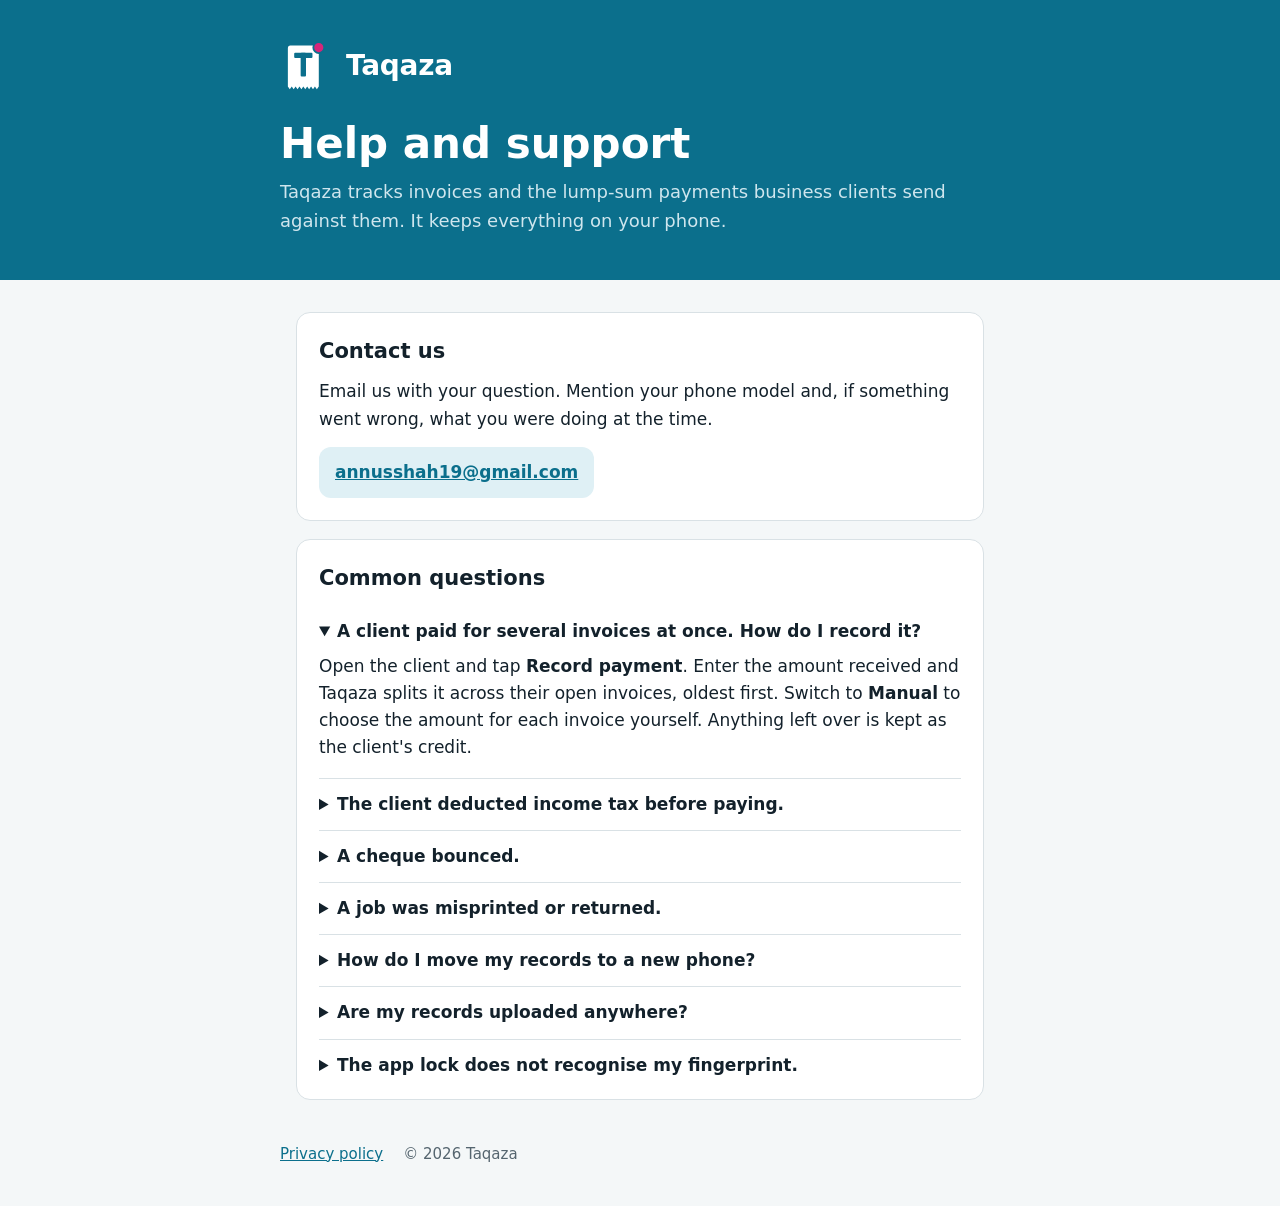
==== index.html @ 7a39a260 "Publish Taqaza support page and privacy policy Co-Authored-By: Claude Opus 5.5 <noreply@anthropic.co" ====
<!doctype html>
<html lang="en">
<head>
  <meta charset="utf-8">
  <meta name="viewport" content="width=device-width, initial-scale=1">
  <title>Taqaza Support</title>
  <meta name="description" content="Help and contact for Taqaza, the invoice and payment tracker for printing businesses.">
  <link rel="icon" href="favicon.png">
  <link rel="stylesheet" href="style.css">
</head>
<body>
  <header class="band">
    <div class="inner">
      <a class="brand" href="./" aria-label="Taqaza support home">
        <svg viewBox="240 120 620 740" aria-hidden="true">
          <path d="M292,236 Q292,200 328,200 H696 Q732,200 732,236 V780 L704.5,820 L677,780 L649.5,820 L622,780 L594.5,820 L567,780 L539.5,820 L512,780 L484.5,820 L457,780 L429.5,820 L402,780 L374.5,820 L347,780 L319.5,820 L292,780 Z" fill="#ffffff"/>
          <rect x="382" y="300" width="260" height="76" rx="14" fill="#0b6f8c"/>
          <rect x="474" y="300" width="76" height="340" rx="14" fill="#0b6f8c"/>
          <circle cx="732" cy="228" r="78" fill="#d6267a" stroke="#0b6f8c" stroke-width="26"/>
        </svg>
        <span>Taqaza</span>
      </a>
      <h1>Help and support</h1>
      <p>Taqaza tracks invoices and the lump-sum payments business clients send against them. It keeps everything on your phone.</p>
    </div>
  </header>

  <main>
    <section aria-labelledby="contact">
      <h2 id="contact">Contact us</h2>
      <p>Email us with your question. Mention your phone model and, if something went wrong, what you were doing at the time.</p>
      <p class="contact"><a href="mailto:annusshah19@gmail.com">annusshah19@gmail.com</a></p>
    </section>

    <section aria-labelledby="faq">
      <h2 id="faq">Common questions</h2>
      <details open>
        <summary>A client paid for several invoices at once. How do I record it?</summary>
        <p>Open the client and tap <strong>Record payment</strong>. Enter the amount received and Taqaza splits it across their open invoices, oldest first. Switch to <strong>Manual</strong> to choose the amount for each invoice yourself. Anything left over is kept as the client's credit.</p>
      </details>
      <details>
        <summary>The client deducted income tax before paying.</summary>
        <p>Enter the cash in <strong>Amount received</strong> and the deduction in <strong>Tax withheld by client</strong>. Both count toward the invoices.</p>
      </details>
      <details>
        <summary>A cheque bounced.</summary>
        <p>Open the payment and tap <strong>Reverse payment</strong>. The invoices it paid become due again, and the payment stays on the statement, struck through.</p>
      </details>
      <details>
        <summary>A job was misprinted or returned.</summary>
        <p>Open the invoice and tap <strong>Issue credit note</strong>. It reduces what the client owes and can be shared as a PDF. If the invoice was already paid, the amount becomes the client's credit.</p>
      </details>
      <details>
        <summary>How do I move my records to a new phone?</summary>
        <p>On the old phone, go to <strong>Settings → Save a copy to phone storage</strong> and send that file to the new phone (for example by WhatsApp or email). On the new phone, install Taqaza and use <strong>Settings → Restore from a backup file</strong>.</p>
      </details>
      <details>
        <summary>Are my records uploaded anywhere?</summary>
        <p>No. Taqaza has no account and no server; your records stay on your phone. See the <a href="privacy.html">privacy policy</a>.</p>
      </details>
      <details>
        <summary>The app lock does not recognise my fingerprint.</summary>
        <p>Choose the option to use your phone's PIN, pattern or passcode in the unlock prompt. You can turn the lock off in <strong>Settings → Security</strong>.</p>
      </details>
    </section>
  </main>

  <footer>
    <div class="inner">
      <a href="privacy.html">Privacy policy</a>
      <span>© 2026 Taqaza</span>
    </div>
  </footer>
</body>
</html>
---- style.css ----
/* Layout: one readable column; brand header band in Taqaza teal. */
:root {
  --bg: #f4f7f8;
  --surface: #ffffff;
  --fg: #13212b;
  --muted: #55656f;
  --line: #d9e1e5;
  --accent: #0b6f8c;
  --accent-ink: #ffffff;
  --accent-soft: #dff0f5;
  --dot: #d6267a;
  --font: "Segoe UI", system-ui, -apple-system, Roboto, "Helvetica Neue", Arial, sans-serif;
  color-scheme: light;
}
@media (prefers-color-scheme: dark) {
  :root {
    --bg: #0b1216; --surface: #141f25; --fg: #e4ecef; --muted: #9aaab3; --line: #24333b;
    --accent: #4cc0de; --accent-ink: #06222b; --accent-soft: #12323c; color-scheme: dark;
  }
}
* { box-sizing: border-box; }
body { margin: 0; background: var(--bg); color: var(--fg); font-family: var(--font); font-size: 17px; line-height: 1.6; }
a { color: var(--accent); }
a:focus-visible { outline: 2px solid var(--accent); outline-offset: 2px; }

.band { background: #0b6f8c; color: #ffffff; padding: 40px 16px 44px; }
.band .inner, main, footer .inner { max-width: 720px; margin: 0 auto; }
.brand { display: flex; align-items: center; gap: 14px; text-decoration: none; color: inherit; }
.brand svg { width: 52px; height: 52px; flex: none; }
.brand span { font-size: 28px; font-weight: 700; letter-spacing: -0.01em; }
.band h1 { font-size: clamp(30px, 6vw, 42px); line-height: 1.15; margin: 28px 0 10px; text-wrap: balance; }
.band p { margin: 0; color: #cfe6ee; font-size: 18px; max-width: 60ch; }

main { padding: 32px 16px 16px; }
section { background: var(--surface); border: 1px solid var(--line); border-radius: 14px; padding: 22px 22px 8px; margin-bottom: 18px; }
h2 { font-size: 21px; margin: 0 0 10px; }
h3 { font-size: 17px; margin: 18px 0 4px; }
p, ul { margin: 0 0 14px; }
ul { padding-left: 22px; }
li { margin-bottom: 6px; }
.meta { color: var(--muted); font-size: 15px; }
.contact { display: inline-flex; align-items: center; gap: 10px; background: var(--accent-soft); border-radius: 12px; padding: 12px 16px; margin-bottom: 14px; font-weight: 600; word-break: break-all; }
details { border-top: 1px solid var(--line); padding: 12px 0; }
details:first-of-type { border-top: 0; }
summary { cursor: pointer; font-weight: 600; }
details p { margin: 8px 0 4px; }

footer { padding: 8px 16px 40px; color: var(--muted); font-size: 15px; }
footer .inner { display: flex; flex-wrap: wrap; gap: 8px 20px; }
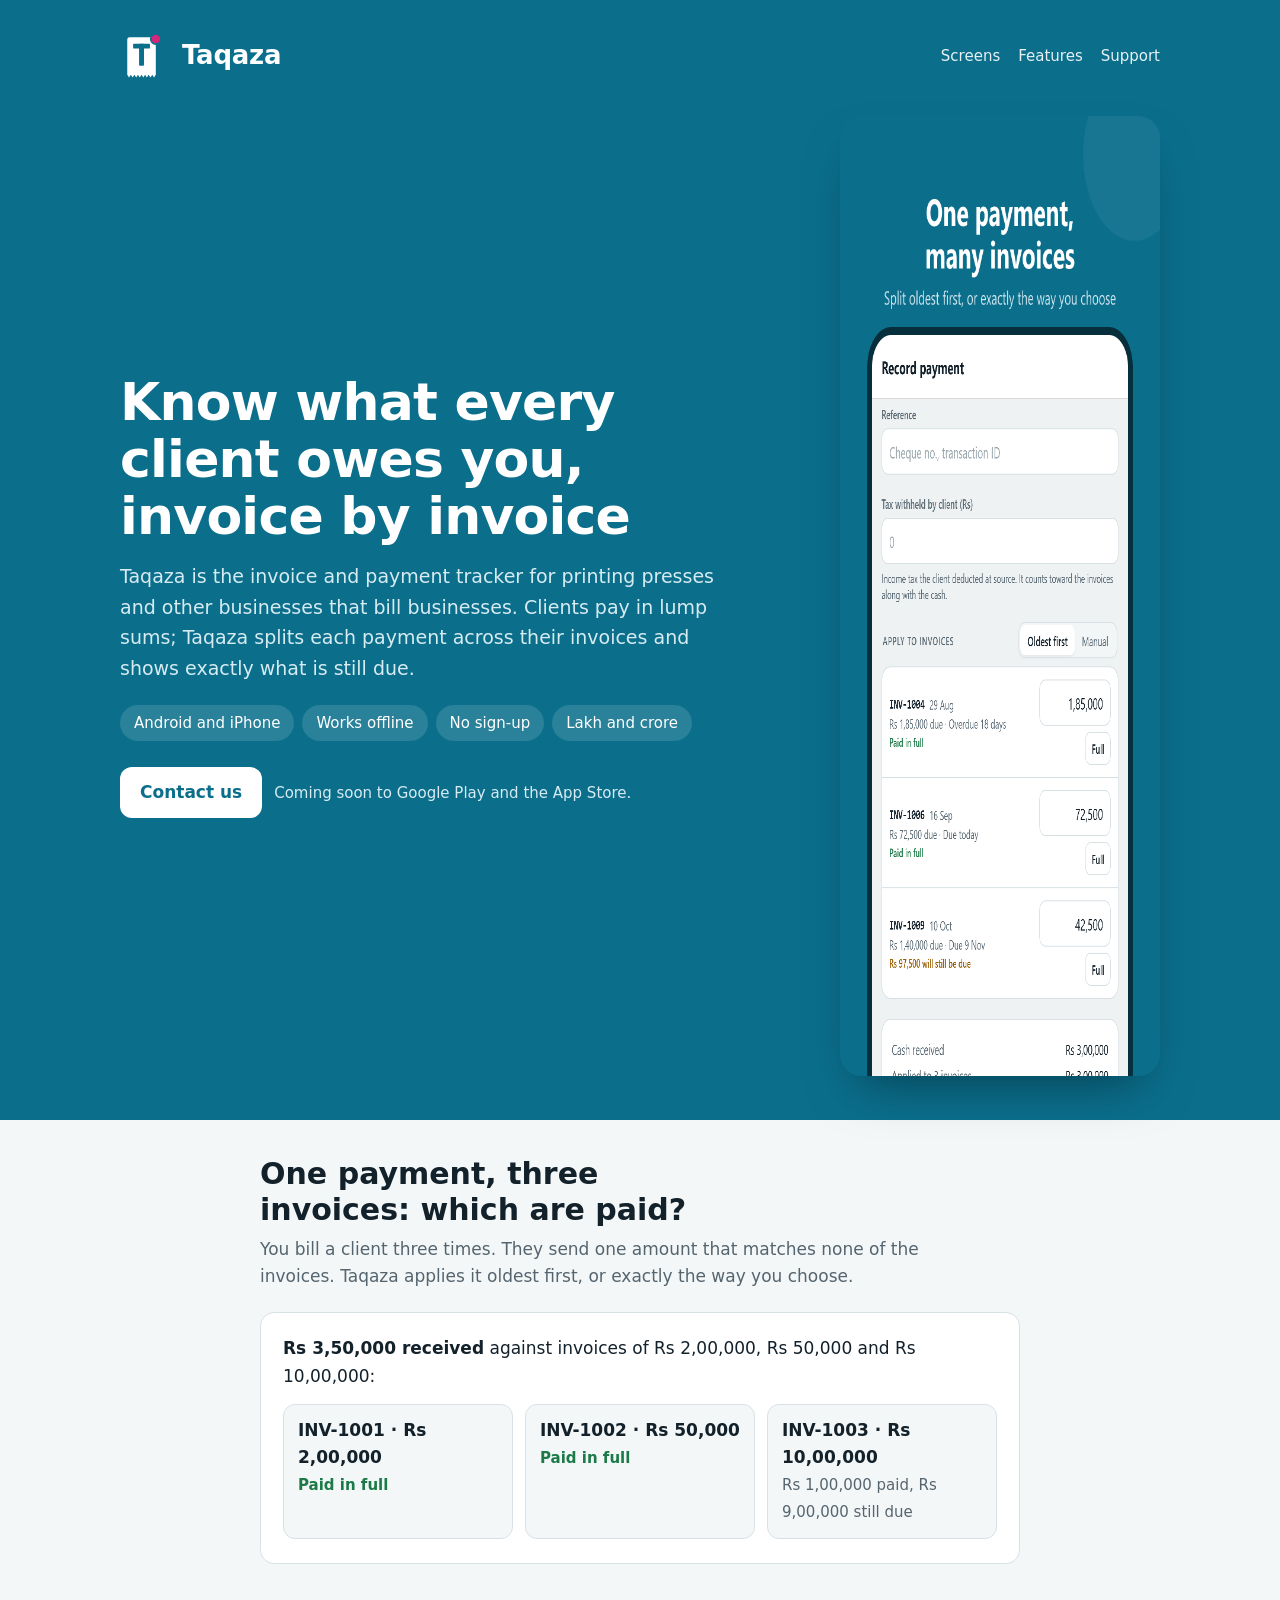
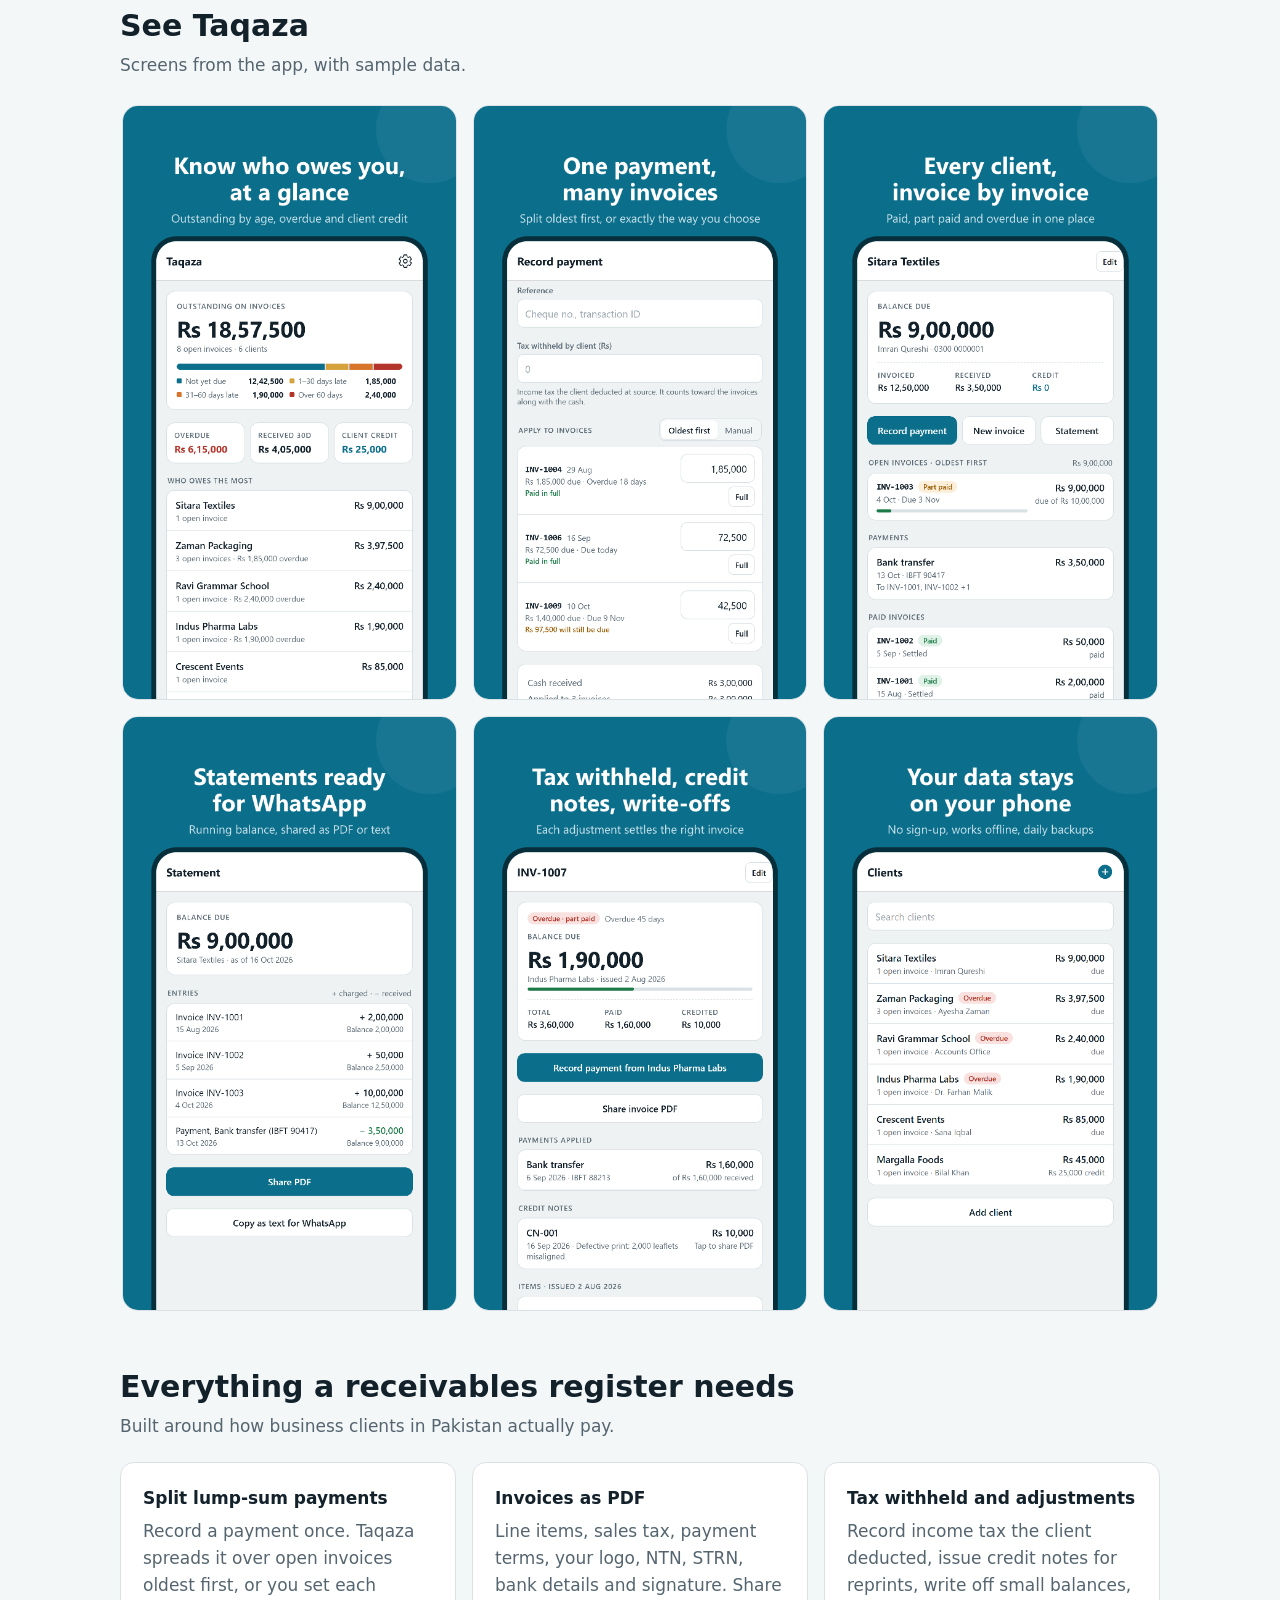
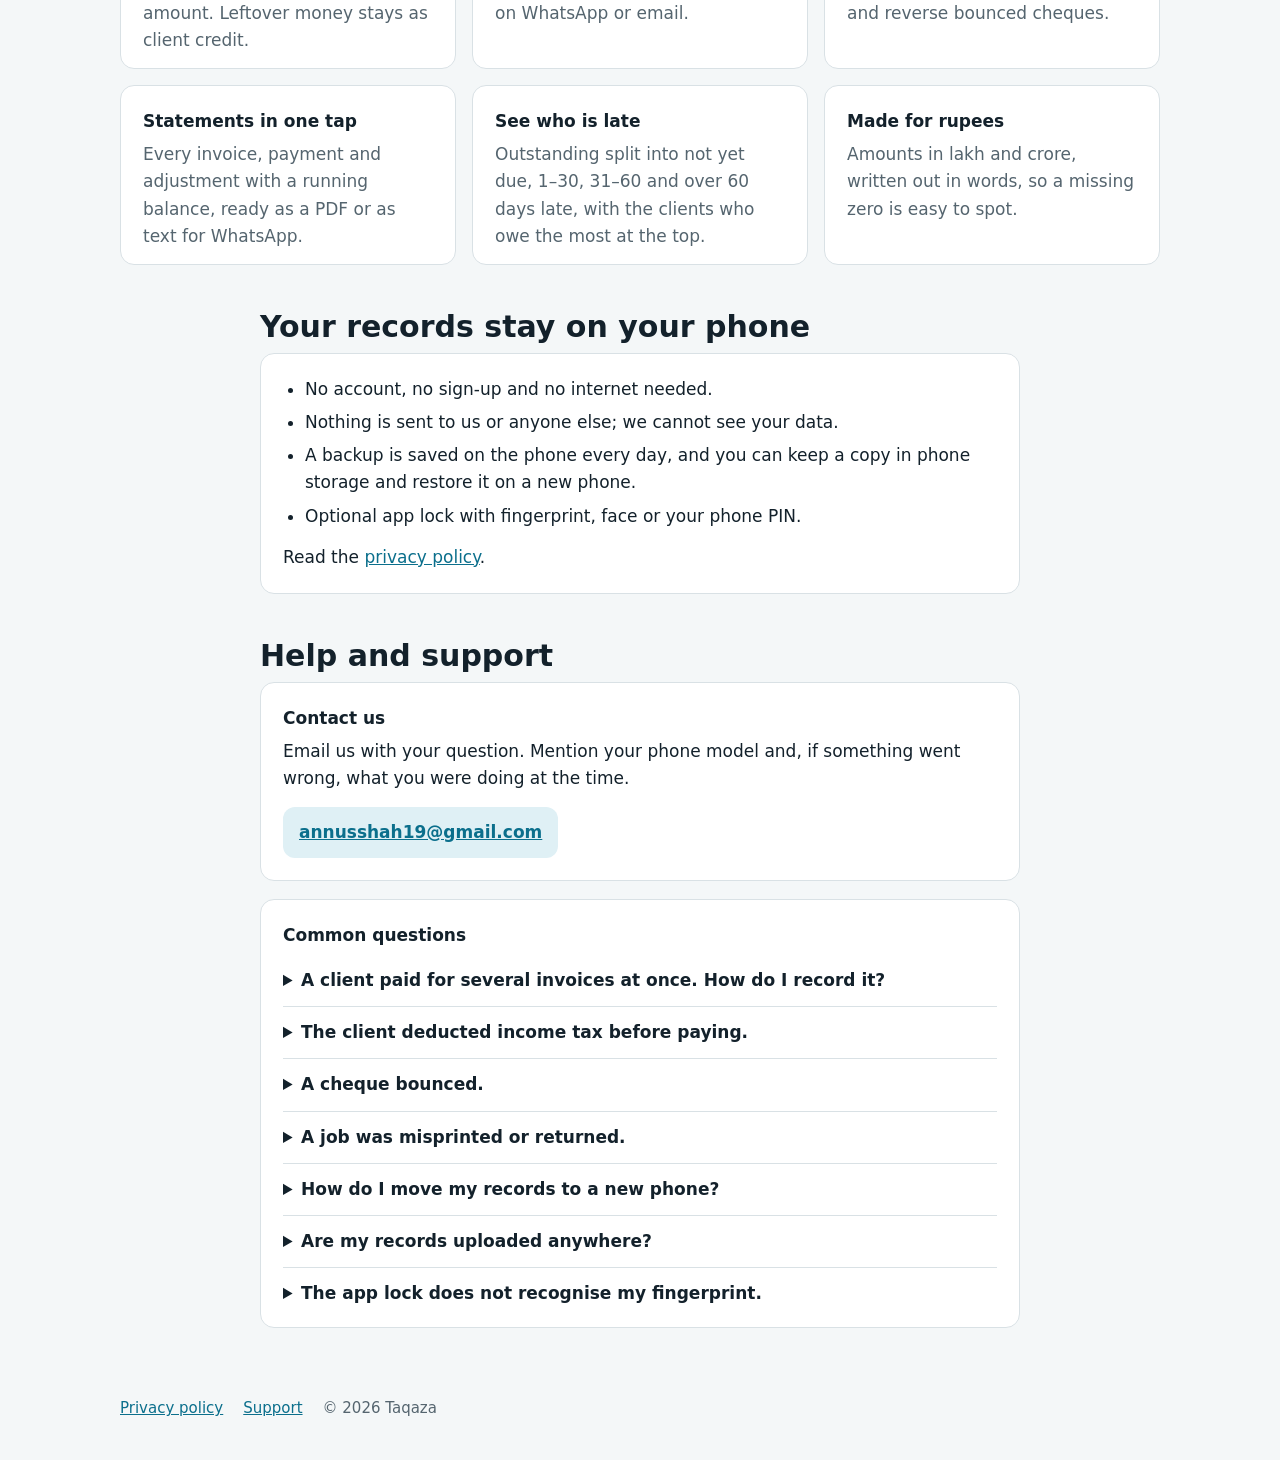
==== commit 9956124d: "Turn the site into a marketing page with app screenshots - Home page: pitch, the lump-sum example, s" ====
--- a/index.html
+++ b/index.html
@@ -3,71 +3,158 @@
 <head>
   <meta charset="utf-8">
   <meta name="viewport" content="width=device-width, initial-scale=1">
-  <title>Taqaza Support</title>
-  <meta name="description" content="Help and contact for Taqaza, the invoice and payment tracker for printing businesses.">
+  <title>Taqaza</title>
+  <meta name="description" content="Taqaza is an invoice and payment tracker for printing presses and businesses that bill other businesses. It splits lump-sum client payments across invoices and shows what is still due.">
+  <meta property="og:type" content="website">
+  <meta property="og:title" content="Taqaza: invoices and payments for printing businesses">
+  <meta property="og:description" content="Clients pay in lump sums? Taqaza splits each payment across their invoices and shows exactly what is still due. Works offline; your data stays on your phone.">
+  <meta property="og:url" content="https://annusshah1998.github.io/taqaza-site/">
+  <meta property="og:image" content="https://annusshah1998.github.io/taqaza-site/og-image.png">
+  <meta property="og:image:width" content="1024">
+  <meta property="og:image:height" content="500">
+  <meta name="twitter:card" content="summary_large_image">
   <link rel="icon" href="favicon.png">
   <link rel="stylesheet" href="style.css">
 </head>
 <body>
   <header class="band">
     <div class="inner">
-      <a class="brand" href="./" aria-label="Taqaza support home">
-        <svg viewBox="240 120 620 740" aria-hidden="true">
-          <path d="M292,236 Q292,200 328,200 H696 Q732,200 732,236 V780 L704.5,820 L677,780 L649.5,820 L622,780 L594.5,820 L567,780 L539.5,820 L512,780 L484.5,820 L457,780 L429.5,820 L402,780 L374.5,820 L347,780 L319.5,820 L292,780 Z" fill="#ffffff"/>
-          <rect x="382" y="300" width="260" height="76" rx="14" fill="#0b6f8c"/>
-          <rect x="474" y="300" width="76" height="340" rx="14" fill="#0b6f8c"/>
-          <circle cx="732" cy="228" r="78" fill="#d6267a" stroke="#0b6f8c" stroke-width="26"/>
-        </svg>
-        <span>Taqaza</span>
-      </a>
-      <h1>Help and support</h1>
-      <p>Taqaza tracks invoices and the lump-sum payments business clients send against them. It keeps everything on your phone.</p>
+      <div class="topbar">
+        <a class="brand" href="./" aria-label="Taqaza home">
+          <svg viewBox="240 120 620 740" aria-hidden="true">
+            <path d="M292,236 Q292,200 328,200 H696 Q732,200 732,236 V780 L704.5,820 L677,780 L649.5,820 L622,780 L594.5,820 L567,780 L539.5,820 L512,780 L484.5,820 L457,780 L429.5,820 L402,780 L374.5,820 L347,780 L319.5,820 L292,780 Z" fill="#ffffff"/>
+            <rect x="382" y="300" width="260" height="76" rx="14" fill="#0b6f8c"/>
+            <rect x="474" y="300" width="76" height="340" rx="14" fill="#0b6f8c"/>
+            <circle cx="732" cy="228" r="78" fill="#d6267a" stroke="#0b6f8c" stroke-width="26"/>
+          </svg>
+          <span>Taqaza</span>
+        </a>
+        <nav class="nav" aria-label="Page sections">
+          <a href="#screens">Screens</a>
+          <a href="#features">Features</a>
+          <a href="#support">Support</a>
+        </nav>
+      </div>
+
+      <div class="hero">
+        <div>
+          <h1>Know what every client owes you, invoice by invoice</h1>
+          <p>Taqaza is the invoice and payment tracker for printing presses and other businesses that bill businesses. Clients pay in lump sums; Taqaza splits each payment across their invoices and shows exactly what is still due.</p>
+          <ul class="facts">
+            <li>Android and iPhone</li>
+            <li>Works offline</li>
+            <li>No sign-up</li>
+            <li>Lakh and crore</li>
+          </ul>
+          <div class="cta">
+            <a class="btn" href="#support">Contact us</a>
+            <span class="soon">Coming soon to Google Play and the App Store.</span>
+          </div>
+        </div>
+        <img src="screens/2-record-payment.png" width="540" height="960"
+          alt="Taqaza recording a Rs 3,00,000 payment: two invoices paid in full and Rs 42,500 applied to a third.">
+      </div>
     </div>
   </header>
 
   <main>
-    <section aria-labelledby="contact">
-      <h2 id="contact">Contact us</h2>
-      <p>Email us with your question. Mention your phone model and, if something went wrong, what you were doing at the time.</p>
-      <p class="contact"><a href="mailto:annusshah19@gmail.com">annusshah19@gmail.com</a></p>
+    <section class="block inner narrow" aria-labelledby="problem">
+      <h2 id="problem">One payment, three invoices: which are paid?</h2>
+      <p class="lead">You bill a client three times. They send one amount that matches none of the invoices. Taqaza applies it oldest first, or exactly the way you choose.</p>
+      <div class="card">
+        <p><b>Rs 3,50,000 received</b> against invoices of Rs 2,00,000, Rs 50,000 and Rs 10,00,000:</p>
+        <div class="example">
+          <div><b>INV-1001 · Rs 2,00,000</b><span class="paid">Paid in full</span></div>
+          <div><b>INV-1002 · Rs 50,000</b><span class="paid">Paid in full</span></div>
+          <div><b>INV-1003 · Rs 10,00,000</b><span class="due">Rs 1,00,000 paid, Rs 9,00,000 still due</span></div>
+        </div>
+      </div>
     </section>
 
-    <section aria-labelledby="faq">
-      <h2 id="faq">Common questions</h2>
-      <details open>
-        <summary>A client paid for several invoices at once. How do I record it?</summary>
-        <p>Open the client and tap <strong>Record payment</strong>. Enter the amount received and Taqaza splits it across their open invoices, oldest first. Switch to <strong>Manual</strong> to choose the amount for each invoice yourself. Anything left over is kept as the client's credit.</p>
-      </details>
-      <details>
-        <summary>The client deducted income tax before paying.</summary>
-        <p>Enter the cash in <strong>Amount received</strong> and the deduction in <strong>Tax withheld by client</strong>. Both count toward the invoices.</p>
-      </details>
-      <details>
-        <summary>A cheque bounced.</summary>
-        <p>Open the payment and tap <strong>Reverse payment</strong>. The invoices it paid become due again, and the payment stays on the statement, struck through.</p>
-      </details>
-      <details>
-        <summary>A job was misprinted or returned.</summary>
-        <p>Open the invoice and tap <strong>Issue credit note</strong>. It reduces what the client owes and can be shared as a PDF. If the invoice was already paid, the amount becomes the client's credit.</p>
-      </details>
-      <details>
-        <summary>How do I move my records to a new phone?</summary>
-        <p>On the old phone, go to <strong>Settings → Save a copy to phone storage</strong> and send that file to the new phone (for example by WhatsApp or email). On the new phone, install Taqaza and use <strong>Settings → Restore from a backup file</strong>.</p>
-      </details>
-      <details>
-        <summary>Are my records uploaded anywhere?</summary>
-        <p>No. Taqaza has no account and no server; your records stay on your phone. See the <a href="privacy.html">privacy policy</a>.</p>
-      </details>
-      <details>
-        <summary>The app lock does not recognise my fingerprint.</summary>
-        <p>Choose the option to use your phone's PIN, pattern or passcode in the unlock prompt. You can turn the lock off in <strong>Settings → Security</strong>.</p>
-      </details>
+    <section class="block inner" id="screens" aria-labelledby="screens-title">
+      <h2 id="screens-title">See Taqaza</h2>
+      <p class="lead">Screens from the app, with sample data.</p>
+      <ul class="screens">
+        <li><img src="screens/1-home.png" width="540" height="960" loading="lazy" alt="Home: Rs 18,57,500 outstanding, split by how late it is, and the clients who owe the most."></li>
+        <li><img src="screens/2-record-payment.png" width="540" height="960" loading="lazy" alt="Record payment: one payment split across three open invoices, oldest first."></li>
+        <li><img src="screens/3-client.png" width="540" height="960" loading="lazy" alt="Client page: balance due, a part-paid invoice, payments and paid invoices."></li>
+        <li><img src="screens/4-statement.png" width="540" height="960" loading="lazy" alt="Client statement with a running balance and buttons to share it as PDF or WhatsApp text."></li>
+        <li><img src="screens/5-invoice.png" width="540" height="960" loading="lazy" alt="Invoice with a partial payment and a credit note for a misprint."></li>
+        <li><img src="screens/6-clients.png" width="540" height="960" loading="lazy" alt="Client list with amounts due and overdue flags."></li>
+      </ul>
+    </section>
+
+    <section class="block inner" id="features" aria-labelledby="features-title">
+      <h2 id="features-title">Everything a receivables register needs</h2>
+      <p class="lead">Built around how business clients in Pakistan actually pay.</p>
+      <div class="features">
+        <div class="card"><h3>Split lump-sum payments</h3><p>Record a payment once. Taqaza spreads it over open invoices oldest first, or you set each amount. Leftover money stays as client credit.</p></div>
+        <div class="card"><h3>Invoices as PDF</h3><p>Line items, sales tax, payment terms, your logo, NTN, STRN, bank details and signature. Share on WhatsApp or email.</p></div>
+        <div class="card"><h3>Tax withheld and adjustments</h3><p>Record income tax the client deducted, issue credit notes for reprints, write off small balances, and reverse bounced cheques.</p></div>
+        <div class="card"><h3>Statements in one tap</h3><p>Every invoice, payment and adjustment with a running balance, ready as a PDF or as text for WhatsApp.</p></div>
+        <div class="card"><h3>See who is late</h3><p>Outstanding split into not yet due, 1–30, 31–60 and over 60 days late, with the clients who owe the most at the top.</p></div>
+        <div class="card"><h3>Made for rupees</h3><p>Amounts in lakh and crore, written out in words, so a missing zero is easy to spot.</p></div>
+      </div>
+    </section>
+
+    <section class="block inner narrow" aria-labelledby="privacy-title">
+      <h2 id="privacy-title">Your records stay on your phone</h2>
+      <div class="card">
+        <ul>
+          <li>No account, no sign-up and no internet needed.</li>
+          <li>Nothing is sent to us or anyone else; we cannot see your data.</li>
+          <li>A backup is saved on the phone every day, and you can keep a copy in phone storage and restore it on a new phone.</li>
+          <li>Optional app lock with fingerprint, face or your phone PIN.</li>
+        </ul>
+        <p>Read the <a href="privacy.html">privacy policy</a>.</p>
+      </div>
+    </section>
+
+    <section class="block inner narrow" id="support" aria-labelledby="support-title">
+      <h2 id="support-title">Help and support</h2>
+      <div class="card">
+        <h3>Contact us</h3>
+        <p>Email us with your question. Mention your phone model and, if something went wrong, what you were doing at the time.</p>
+        <p class="contact"><a href="mailto:annusshah19@gmail.com">annusshah19@gmail.com</a></p>
+      </div>
+      <div class="card">
+        <h3>Common questions</h3>
+        <details>
+          <summary>A client paid for several invoices at once. How do I record it?</summary>
+          <p>Open the client and tap <strong>Record payment</strong>. Enter the amount received and Taqaza splits it across their open invoices, oldest first. Switch to <strong>Manual</strong> to choose the amount for each invoice yourself. Anything left over is kept as the client's credit.</p>
+        </details>
+        <details>
+          <summary>The client deducted income tax before paying.</summary>
+          <p>Enter the cash in <strong>Amount received</strong> and the deduction in <strong>Tax withheld by client</strong>. Both count toward the invoices.</p>
+        </details>
+        <details>
+          <summary>A cheque bounced.</summary>
+          <p>Open the payment and tap <strong>Reverse payment</strong>. The invoices it paid become due again, and the payment stays on the statement, struck through.</p>
+        </details>
+        <details>
+          <summary>A job was misprinted or returned.</summary>
+          <p>Open the invoice and tap <strong>Issue credit note</strong>. It reduces what the client owes and can be shared as a PDF. If the invoice was already paid, the amount becomes the client's credit.</p>
+        </details>
+        <details>
+          <summary>How do I move my records to a new phone?</summary>
+          <p>On the old phone, go to <strong>Settings → Save a copy to phone storage</strong> and send that file to the new phone (for example by WhatsApp or email). On the new phone, install Taqaza and use <strong>Settings → Restore from a backup file</strong>.</p>
+        </details>
+        <details>
+          <summary>Are my records uploaded anywhere?</summary>
+          <p>No. Taqaza has no account and no server; your records stay on your phone. See the <a href="privacy.html">privacy policy</a>.</p>
+        </details>
+        <details>
+          <summary>The app lock does not recognise my fingerprint.</summary>
+          <p>Choose the option to use your phone's PIN, pattern or passcode in the unlock prompt. You can turn the lock off in <strong>Settings → Security</strong>.</p>
+        </details>
+      </div>
     </section>
   </main>
 
   <footer>
     <div class="inner">
       <a href="privacy.html">Privacy policy</a>
+      <a href="#support">Support</a>
       <span>© 2026 Taqaza</span>
     </div>
   </footer>
--- a/style.css
+++ b/style.css
@@ -1,4 +1,4 @@
-/* Layout: one readable column; brand header band in Taqaza teal. */
+/* Layout: teal brand band (hero), then one readable column of sections; wider grid for screens and features. */
 :root {
   --bg: #f4f7f8;
   --surface: #ffffff;
@@ -8,6 +8,7 @@
   --accent: #0b6f8c;
   --accent-ink: #ffffff;
   --accent-soft: #dff0f5;
+  --ok: #1b7a47;
   --dot: #d6267a;
   --font: "Segoe UI", system-ui, -apple-system, Roboto, "Helvetica Neue", Arial, sans-serif;
   color-scheme: light;
@@ -15,30 +16,79 @@
 @media (prefers-color-scheme: dark) {
   :root {
     --bg: #0b1216; --surface: #141f25; --fg: #e4ecef; --muted: #9aaab3; --line: #24333b;
-    --accent: #4cc0de; --accent-ink: #06222b; --accent-soft: #12323c; color-scheme: dark;
+    --accent: #4cc0de; --accent-ink: #06222b; --accent-soft: #12323c; --ok: #55c98a; color-scheme: dark;
   }
 }
 * { box-sizing: border-box; }
+html { scroll-behavior: smooth; }
+@media (prefers-reduced-motion: reduce) { html { scroll-behavior: auto; } }
 body { margin: 0; background: var(--bg); color: var(--fg); font-family: var(--font); font-size: 17px; line-height: 1.6; }
+img { max-width: 100%; display: block; }
 a { color: var(--accent); }
-a:focus-visible { outline: 2px solid var(--accent); outline-offset: 2px; }
+a:focus-visible, summary:focus-visible { outline: 2px solid var(--accent); outline-offset: 2px; }
 
-.band { background: #0b6f8c; color: #ffffff; padding: 40px 16px 44px; }
-.band .inner, main, footer .inner { max-width: 720px; margin: 0 auto; }
+/* brand band */
+.band { background: #0b6f8c; color: #ffffff; padding: 32px 16px 44px; }
+.band a { color: #ffffff; }
+.inner { max-width: 1040px; margin: 0 auto; }
+.narrow { max-width: 760px; }
+.topbar { display: flex; align-items: center; justify-content: space-between; gap: 16px; flex-wrap: wrap; }
 .brand { display: flex; align-items: center; gap: 14px; text-decoration: none; color: inherit; }
-.brand svg { width: 52px; height: 52px; flex: none; }
-.brand span { font-size: 28px; font-weight: 700; letter-spacing: -0.01em; }
-.band h1 { font-size: clamp(30px, 6vw, 42px); line-height: 1.15; margin: 28px 0 10px; text-wrap: balance; }
-.band p { margin: 0; color: #cfe6ee; font-size: 18px; max-width: 60ch; }
+.brand svg { width: 48px; height: 48px; flex: none; }
+.brand span { font-size: 26px; font-weight: 700; letter-spacing: -0.01em; }
+.nav { display: flex; gap: 18px; font-size: 15px; }
+.nav a { text-decoration: none; opacity: 0.9; }
+.nav a:hover { opacity: 1; text-decoration: underline; }
 
-main { padding: 32px 16px 16px; }
-section { background: var(--surface); border: 1px solid var(--line); border-radius: 14px; padding: 22px 22px 8px; margin-bottom: 18px; }
+.hero { display: grid; grid-template-columns: minmax(0, 1.25fr) minmax(0, 0.75fr); gap: 40px; align-items: center; margin-top: 36px; }
+.hero h1 { font-size: clamp(32px, 5.4vw, 52px); line-height: 1.1; margin: 0 0 16px; letter-spacing: -0.015em; text-wrap: balance; }
+.hero p { margin: 0 0 18px; color: #d6ebf2; font-size: 19px; max-width: 58ch; }
+.hero .facts { display: flex; flex-wrap: wrap; gap: 8px; margin: 22px 0 26px; padding: 0; list-style: none; }
+.hero .facts li { background: rgba(255, 255, 255, 0.12); border-radius: 999px; padding: 6px 14px; font-size: 15px; margin: 0; }
+.hero img { width: 100%; max-width: 320px; margin-left: auto; border-radius: 22px; box-shadow: 0 24px 50px -20px rgba(0, 20, 30, 0.55); }
+.cta { display: flex; flex-wrap: wrap; gap: 12px; align-items: center; }
+.btn { display: inline-block; background: #ffffff; color: #0b6f8c !important; font-weight: 700; text-decoration: none; padding: 12px 20px; border-radius: 12px; }
+.soon { color: #d6ebf2; font-size: 15px; }
+.band.small { padding-bottom: 36px; }
+.band.small h1 { font-size: clamp(30px, 6vw, 42px); line-height: 1.15; margin: 28px 0 10px; text-wrap: balance; }
+.band.small p { margin: 0; color: #cfe6ee; font-size: 18px; max-width: 60ch; }
+@media (max-width: 760px) {
+  .hero { grid-template-columns: 1fr; gap: 28px; }
+  .hero img { margin: 0 auto; max-width: 260px; }
+}
+
+/* page body */
+main { padding: 36px 16px 16px; }
+.block { margin: 0 auto 44px; }
+.block > h2 { font-size: clamp(24px, 3.6vw, 30px); line-height: 1.2; margin: 0 0 8px; text-wrap: balance; }
+.block > .lead { color: var(--muted); margin: 0 0 22px; max-width: 62ch; }
+section.card, .card { background: var(--surface); border: 1px solid var(--line); border-radius: 14px; padding: 22px 22px 8px; margin-bottom: 18px; }
 h2 { font-size: 21px; margin: 0 0 10px; }
-h3 { font-size: 17px; margin: 18px 0 4px; }
+h3 { font-size: 17px; margin: 0 0 6px; }
 p, ul { margin: 0 0 14px; }
 ul { padding-left: 22px; }
 li { margin-bottom: 6px; }
 .meta { color: var(--muted); font-size: 15px; }
+
+/* the worked example */
+.example { display: grid; grid-template-columns: repeat(3, minmax(0, 1fr)); gap: 12px; margin: 6px 0 16px; }
+.example div { border: 1px solid var(--line); border-radius: 12px; padding: 12px 14px; background: var(--bg); }
+.example b { display: block; font-variant-numeric: tabular-nums; }
+.example .paid { color: var(--ok); font-weight: 600; font-size: 15px; }
+.example .due { color: var(--muted); font-size: 15px; }
+@media (max-width: 560px) { .example { grid-template-columns: 1fr; } }
+
+/* screenshots: a swipeable strip on phones, a grid on wide screens */
+.screens { display: grid; grid-auto-flow: column; grid-auto-columns: minmax(220px, 1fr); gap: 16px; overflow-x: auto; scroll-snap-type: x mandatory; padding: 4px 2px 14px; margin: 0; list-style: none; }
+.screens li { scroll-snap-align: start; margin: 0; }
+.screens img { border-radius: 16px; border: 1px solid var(--line); width: 100%; height: auto; aspect-ratio: 9 / 16; }
+@media (min-width: 980px) { .screens { grid-auto-flow: row; grid-template-columns: repeat(3, minmax(0, 1fr)); overflow: visible; } }
+
+/* features */
+.features { display: grid; grid-template-columns: repeat(auto-fit, minmax(260px, 1fr)); gap: 16px; }
+.features .card { margin: 0; padding-bottom: 14px; }
+.features p { margin: 0; color: var(--muted); }
+
 .contact { display: inline-flex; align-items: center; gap: 10px; background: var(--accent-soft); border-radius: 12px; padding: 12px 16px; margin-bottom: 14px; font-weight: 600; word-break: break-all; }
 details { border-top: 1px solid var(--line); padding: 12px 0; }
 details:first-of-type { border-top: 0; }
